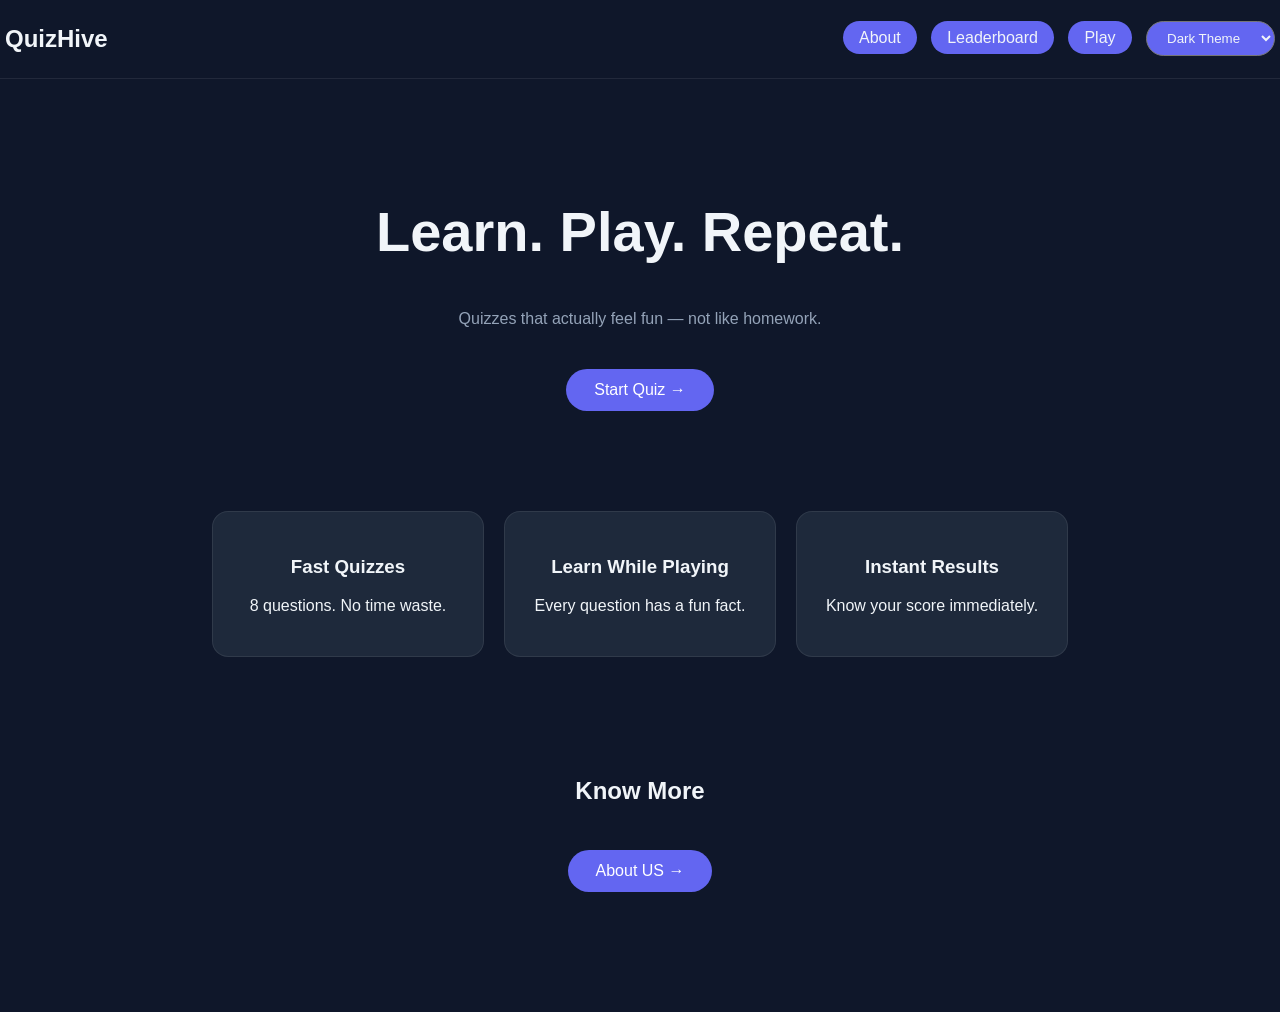
==== index.html @ 3056a83c "NoBrainer;- A fun quick quiz webapp" ====
<!DOCTYPE html>
<html lang="en">
<head>
  <meta charset="UTF-8">
  <title>NoBrainer</title>

  <link href="https://unpkg.com/aos@2.3.4/dist/aos.css" rel="stylesheet">

  <link rel="stylesheet" href="style.css">
</head>

<body>

  <nav class="navbar">
    <h2>QuizHive</h2>
    <div id="center_it">
      <a href="about.html" class="btn-nav">About</a>
      <a href="leaderboard.html" class="btn-nav">Leaderboard</a>
      <a href="categories.html" class="btn-nav">Play</a>
      <select class="btn-nav" onchange="toggleTheme(this.value)">
        <option value="dark" >Dark Theme</option>
        <option value="light" >Light Theme</option>
      </select>
    </div>
  </nav>

  <section class="hero">
    <h1 data-aos="fade-up">
      Learn. Play. Repeat.
    </h1>

    <p data-aos="fade-up" data-aos-delay="100">
      Quizzes that actually feel fun — not like homework.
    </p>

    <a href="categories.html" class="cta" data-aos="zoom-in" data-aos-delay="200">
      Start Quiz →
    </a>
  </section>

  <section class="features">

    <div class="feature" data-aos="fade-up">
      <h3> Fast Quizzes</h3>
      <p>8 questions. No time waste.</p>
    </div>

    <div class="feature" data-aos="fade-up" data-aos-delay="100">
      <h3> Learn While Playing</h3>
      <p>Every question has a fun fact.</p>
    </div>

    <div class="feature" data-aos="fade-up" data-aos-delay="200">
      <h3> Instant Results</h3>
      <p>Know your score immediately.</p>
    </div>

  </section>

  <section class="cta-section" data-aos="fade-up">
    <h2>Know More</h2>
    <a href="about.html" class="cta">About US →</a>
  </section>

  <script src="https://unpkg.com/aos@2.3.4/dist/aos.js"></script>
  <script>
    AOS.init({ duration: 800, once: true });

    function toggleTheme(theme){
      const root = document.documentElement;
      console.log(root)
      if (theme === "light"){
        root.style.setProperty("--text", "#0d1f1a")
        root.style.setProperty("--bg", "#f2f4f0")
        root.style.setProperty("--card", "#e8ece4")
        root.style.setProperty("--border", "#c2ccc0")
        root.style.setProperty("--muted","#4a6358")
      } else {
        root.style.setProperty("--text", "#f1f5f9")
        root.style.setProperty("--bg", " #0f172a")
        root.style.setProperty("--card", "#1e293b")
        root.style.setProperty("--border", "rgba(255,255,255,0.08)")
        root.style.setProperty("--muted","#94a3b8")
      }
    }  

  </script>

</body>
</html>
---- style.css ----
:root {
  --primary: #6366f1;
  --secondary: #8b5cf6;

  --bg: #0f172a;
  --card: #1e293b;

  --text: #f1f5f9;
  --muted: #94a3b8;

  --border: rgba(255,255,255,0.08);
}

body {
  margin: 0;
  font-family: 'Poppins', sans-serif;
  background: var(--bg);
  color: var(--text);
}

.navbar {
  display: flex;
  justify-content: space-between;
  align-items: center;
  padding: 5px 5px;
  border-bottom: 1px solid var(--border);
}

.navbar a {
  margin-left: 10px;
  text-decoration: none;
  color: var(--text);
}

.navbar select {
  margin-left: 10px;
  text-decoration: none;
  color: var(--text);
}

.btn-nav {
  background: var(--primary);
  padding: 8px 16px;
  border-radius: 20px;
}

.hero {
  text-align: center;
  margin-top: 120px;
}

.hero h1 {
  font-size: clamp(32px, 6vw, 56px);
  font-weight: 800;
}

.hero p {
  margin-top: 15px;
  color: var(--muted);
}

.cta {
  display: inline-block;
  margin-top: 25px;
  padding: 12px 28px;
  background: var(--primary);
  color: white;
  border-radius: 25px;
  text-decoration: none;
  transition: 0.3s;
}

.cta:hover {
  background: var(--secondary);
  transform: scale(1.05);
}

.features {
  display: flex;
  justify-content: center;
  gap: 20px;
  margin-top: 100px;
  flex-wrap: wrap;
}

.feature {
  background: var(--card);
  padding: 25px;
  border-radius: 16px;
  width: 220px;
  text-align: center;
  border: 1px solid var(--border);
  transition: 0.3s;
}

.feature:hover {
  transform: translateY(-10px);
}

.cta-section {
  text-align: center;
  margin: 120px 0;
}
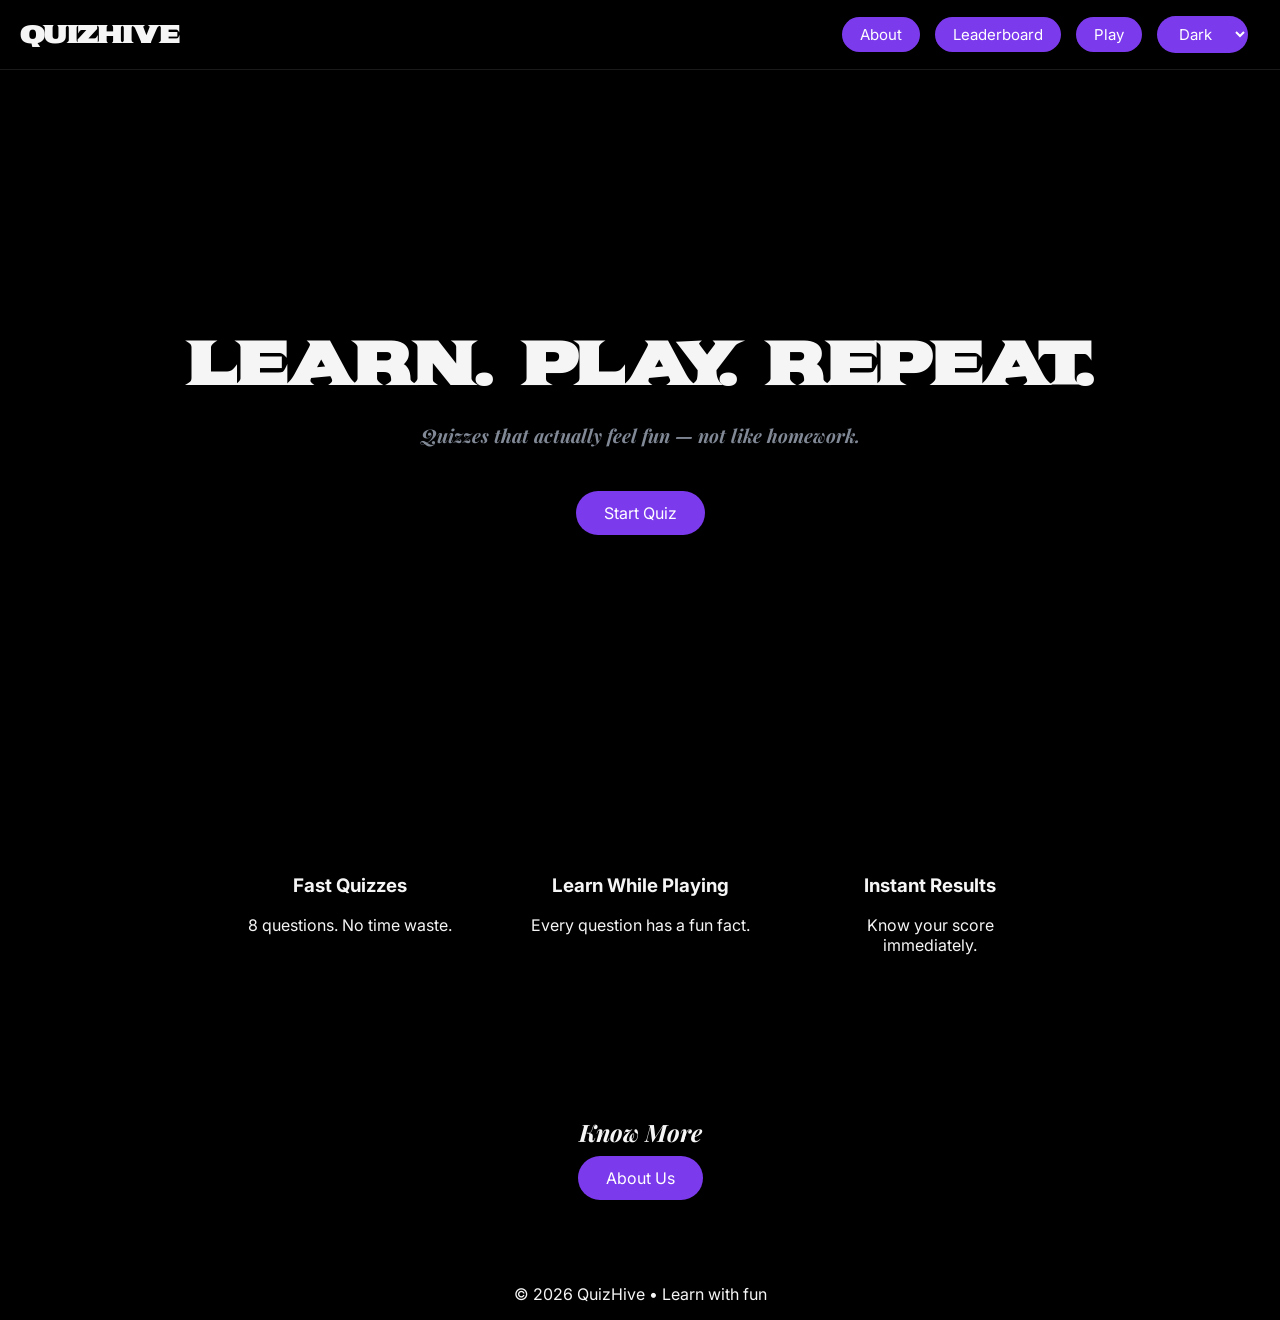
==== commit c5f63729: "New Change" ====
--- a/index.html
+++ b/index.html
@@ -2,89 +2,95 @@
 <html lang="en">
 <head>
   <meta charset="UTF-8">
-  <title>NoBrainer</title>
+  <meta name="viewport" content="width=device-width, initial-scale=1.0">
+  <title>QuizHive</title>
 
-  <link href="https://unpkg.com/aos@2.3.4/dist/aos.css" rel="stylesheet">
+
+  <link rel="preconnect" href="https://fonts.googleapis.com">
+  <link rel="preconnect" href="https://fonts.gstatic.com" crossorigin>
+
+  <link href="https://fonts.googleapis.com/css2?family=Sekuya&display=swap" rel="stylesheet">
+  <link href="https://fonts.googleapis.com/css2?family=Playfair+Display:wght@400;700&display=swap" rel="stylesheet">
+  <link href="https://fonts.googleapis.com/css2?family=Inter:wght@300;400;600&display=swap" rel="stylesheet">
 
   <link rel="stylesheet" href="style.css">
 </head>
 
 <body>
 
+  <video autoplay muted loop playsinline class="bg-video">
+    <source src="/project_img/video1.mp4" type="video/mp4">
+  </video>
+
+  <div class="overlay"></div>
+
+  <div class="page">
   <nav class="navbar">
-    <h2>QuizHive</h2>
-    <div id="center_it">
-      <a href="about.html" class="btn-nav">About</a>
-      <a href="leaderboard.html" class="btn-nav">Leaderboard</a>
-      <a href="categories.html" class="btn-nav">Play</a>
-      <select class="btn-nav" onchange="toggleTheme(this.value)">
-        <option value="dark" >Dark Theme</option>
-        <option value="light" >Light Theme</option>
+    <h2 class="logo">QuizHive</h2>
+
+    <div class="nav-links">
+      <a href="about.html">About</a>
+      <a href="leaderboard.html">Leaderboard</a>
+      <a href="categories.html">Play</a>
+
+      <select id="themeToggle" >
+        <option value="dark">Dark</option>
+        <option value="light">Light</option>
       </select>
+      
     </div>
   </nav>
 
-  <section class="hero">
-    <h1 data-aos="fade-up">
-      Learn. Play. Repeat.
-    </h1>
 
-    <p data-aos="fade-up" data-aos-delay="100">
-      Quizzes that actually feel fun — not like homework.
-    </p>
+  <section class="main">
+    <h1>Learn. Play. Repeat.</h1>
+    <h3><i>Quizzes that actually feel fun — not like homework.</i></h3>
 
-    <a href="categories.html" class="cta" data-aos="zoom-in" data-aos-delay="200">
-      Start Quiz →
+    <a href="categories.html" class="cta">
+      Start Quiz 
     </a>
   </section>
 
   <section class="features">
-
-    <div class="feature" data-aos="fade-up">
-      <h3> Fast Quizzes</h3>
+  
+  <div class="card ">
+    <div class="content">
+      <h3>Fast Quizzes</h3>
       <p>8 questions. No time waste.</p>
     </div>
+  </div>
 
-    <div class="feature" data-aos="fade-up" data-aos-delay="100">
-      <h3> Learn While Playing</h3>
+  <div class="card ">
+    <div class="content">
+      <h3>Learn While Playing</h3>
       <p>Every question has a fun fact.</p>
     </div>
+  </div>
 
-    <div class="feature" data-aos="fade-up" data-aos-delay="200">
-      <h3> Instant Results</h3>
+  <div class="card ">
+    <div class="content">
+      <h3>Instant Results</h3>
       <p>Know your score immediately.</p>
     </div>
+  </div>
 
   </section>
 
-  <section class="cta-section" data-aos="fade-up">
-    <h2>Know More</h2>
-    <a href="about.html" class="cta">About US →</a>
+  <section class="cta-section">
+    <h2><i>Know More</i></h2>
+    <a href="about.html" class="cta">About Us </a>
   </section>
 
-  <script src="https://unpkg.com/aos@2.3.4/dist/aos.js"></script>
+
+  <footer class="footer">
+    <p>© 2026 QuizHive • Learn with fun </p>
+  </footer>
+
+  </div>
+
   <script>
-    AOS.init({ duration: 800, once: true });
-
-    function toggleTheme(theme){
-      const root = document.documentElement;
-      console.log(root)
-      if (theme === "light"){
-        root.style.setProperty("--text", "#0d1f1a")
-        root.style.setProperty("--bg", "#f2f4f0")
-        root.style.setProperty("--card", "#e8ece4")
-        root.style.setProperty("--border", "#c2ccc0")
-        root.style.setProperty("--muted","#4a6358")
-      } else {
-        root.style.setProperty("--text", "#f1f5f9")
-        root.style.setProperty("--bg", " #0f172a")
-        root.style.setProperty("--card", "#1e293b")
-        root.style.setProperty("--border", "rgba(255,255,255,0.08)")
-        root.style.setProperty("--muted","#94a3b8")
-      }
-    }  
 
   </script>
 
 </body>
-</html>+</html>
--- a/style.css
+++ b/style.css
@@ -1,66 +1,125 @@
 :root {
-  --primary: #6366f1;
-  --secondary: #8b5cf6;
+--primary: #7c3aed;
+--secondary: #a78bfa;
 
-  --bg: #0f172a;
-  --card: #1e293b;
+--bg: #000000;
+--card: rgba(255,255,255,0.05);
 
-  --text: #f1f5f9;
-  --muted: #94a3b8;
+--text: #f5f5f5;
+--muted: #818996;
 
-  --border: rgba(255,255,255,0.08);
+--border: rgba(255,255,255,0.1);
 }
+
 
 body {
   margin: 0;
-  font-family: 'Poppins', sans-serif;
+  font-family: 'Inter';
+  color: var(--text);
   background: var(--bg);
-  color: var(--text);
+}
+
+.bg-video {
+  position: fixed;
+  top: 0;
+  left: 0;
+  width: 100%;
+  height: 100%;
+  object-fit: cover;
+  z-index: -2;
+  filter: contrast(1.1) brightness(0.95);
+}
+
+.overlay {
+  position: fixed;
+  inset: 0;
+  background: rgba(0,0,0,0.6);
+  z-index: -1;
+}
+
+.page {
+  position: relative;
+  z-index: 2;
 }
 
 .navbar {
+  position: sticky;
+  top: 0px;
   display: flex;
   justify-content: space-between;
   align-items: center;
-  padding: 5px 5px;
   border-bottom: 1px solid var(--border);
+
+  padding: 10px 20px;
+
+  background: rgba(0,0,0,0.4);
+  backdrop-filter: blur(10px);
 }
 
-.navbar a {
-  margin-left: 10px;
-  text-decoration: none;
-  color: var(--text);
+.logo {
+  font-family: "Sekuya";
+  font-size: 24px;
+  margin: 0px;
 }
 
-.navbar select {
-  margin-left: 10px;
-  text-decoration: none;
-  color: var(--text);
-}
-
-.btn-nav {
-  background: var(--primary);
-  padding: 8px 16px;
+.nav-links {
+  display: flex;
+  column-gap: 15px;
+  align-items: center;
+  padding: 6px 12px;
   border-radius: 20px;
 }
 
-.hero {
-  text-align: center;
-  margin-top: 120px;
+.nav-links a, 
+.nav-links select {
+  display: inline-flex;
+  align-items: center;
+  justify-content: center;
+  
+  text-decoration: none;
+  background: var(--primary);
+  color: #ffffff; 
+  font-size: 15px;
+  font-family: 'Inter', sans-serif;
+  
+  padding: 8px 18px;
+  border-radius: 25px;
+  
+  border: none;
+  outline: none;
+  transition: 0.3s ease;
 }
 
-.hero h1 {
-  font-size: clamp(32px, 6vw, 56px);
-  font-weight: 800;
+.nav-links a:hover, 
+.nav-links select:hover {
+  background: var(--secondary);
+  transform: translateY(-3px); 
 }
 
-.hero p {
-  margin-top: 15px;
+.main {
+  height: 80vh;
+  display: flex;
+  flex-direction: column;
+  justify-content: center;
+  align-items: center;
+
+  text-align: center;
+  padding: 0 20px;
+}
+
+.main h1 {
+  font-family: "Sekuya";
+  font-size: clamp(32px, 6vw, 60px);
+  margin: 0;
+}
+
+.main h3 {
+  font-family: "Playfair Display";
+  margin-top: 20px;
   color: var(--muted);
 }
 
 .cta {
-  display: inline-block;
   margin-top: 25px;
   padding: 12px 28px;
   background: var(--primary);
@@ -72,32 +131,57 @@
 
 .cta:hover {
   background: var(--secondary);
-  transform: scale(1.05);
+  transform: scale(1.1);
 }
 
 .features {
   display: flex;
   justify-content: center;
   gap: 20px;
-  margin-top: 100px;
   flex-wrap: wrap;
+
+  padding: 40px 20px;
 }
 
-.feature {
-  background: var(--card);
+.card {
+  position: relative;
+  z-index: 0;
+  border-radius: 16px;
   padding: 25px;
-  border-radius: 16px;
   width: 220px;
   text-align: center;
-  border: 1px solid var(--border);
-  transition: 0.3s;
+  backdrop-filter: blur(8px);
+  transition: transform 0.3s;
+  overflow: hidden;
 }
 
-.feature:hover {
+.card:hover {
+  transform: translateY(-10px);
+}
+
+.card:hover {
   transform: translateY(-10px);
 }
 
 .cta-section {
   text-align: center;
-  margin: 120px 0;
+  margin: 80px 0;
 }
+
+.cta-section h2 {
+  font-family: "Playfair Display";
+}
+
+.bg-video {
+  animation: zoom 20s ease-in-out infinite alternate;
+}
+
+.footer {
+  display: flex;
+  justify-content: center;
+}
+
+@keyframes zoom {
+  from { transform: scale(1); }
+  to { transform: scale(1.1); }
+}
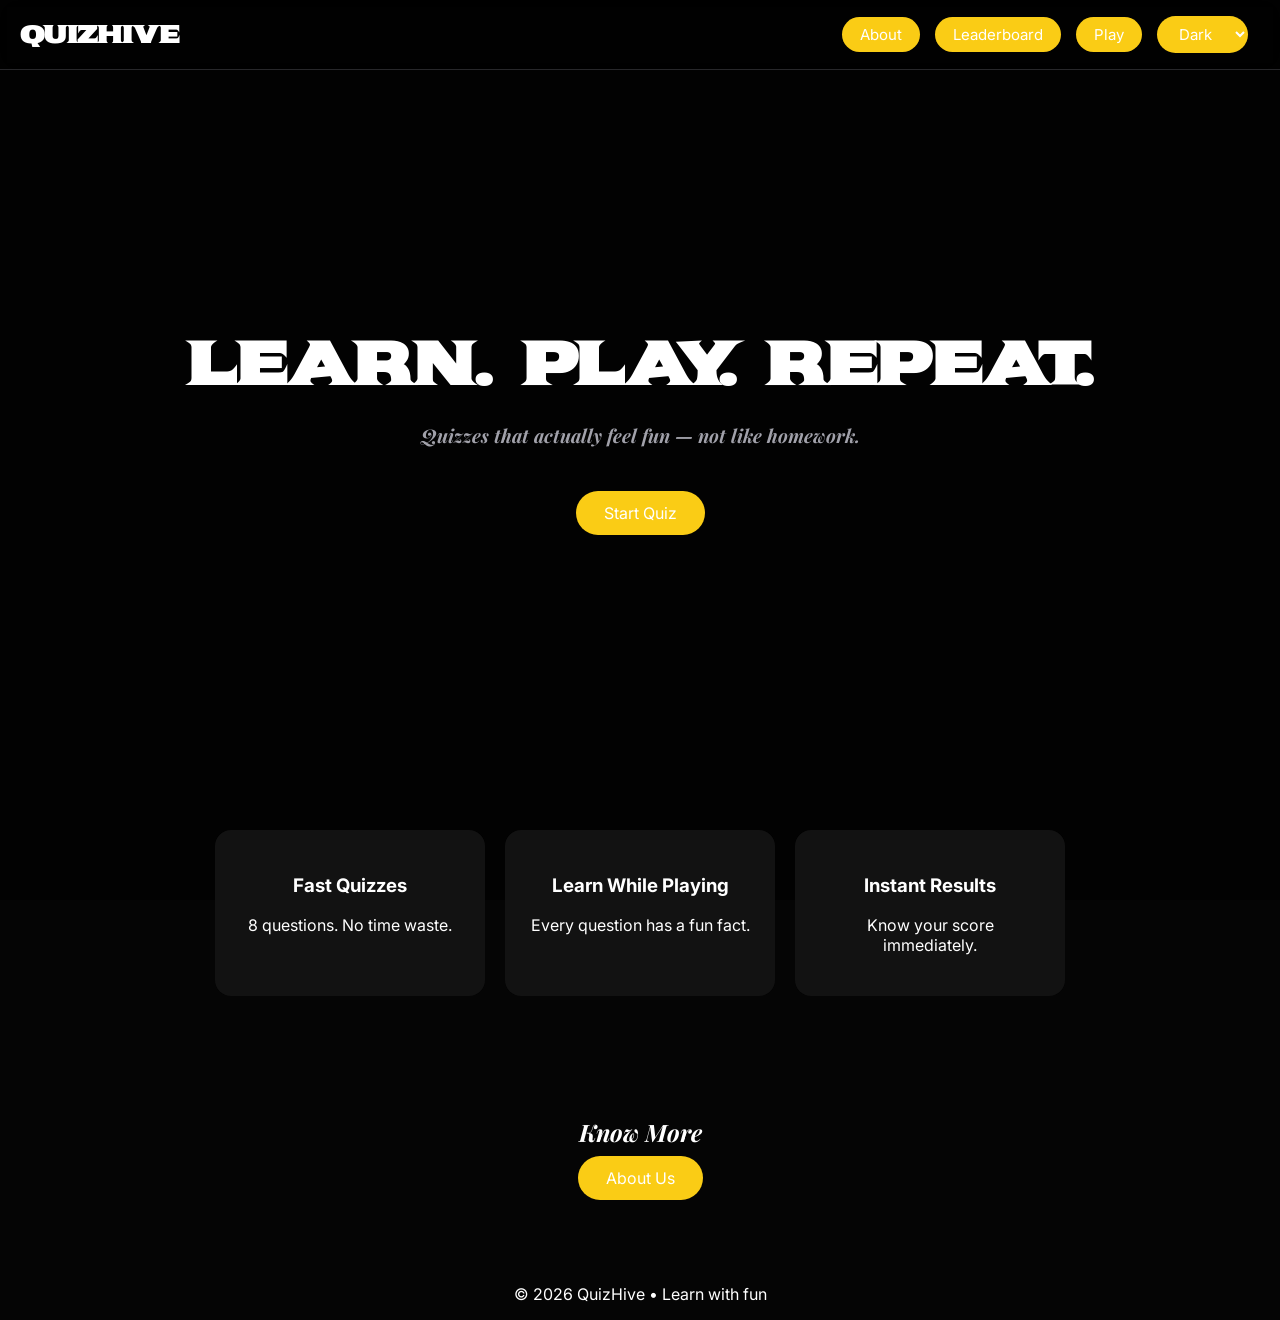
==== commit fa4d9a85: "Add files via upload" ====
--- a/index.html
+++ b/index.html
@@ -1,96 +1,97 @@
-<!DOCTYPE html>
-<html lang="en">
-<head>
-  <meta charset="UTF-8">
-  <meta name="viewport" content="width=device-width, initial-scale=1.0">
-  <title>QuizHive</title>
-
-
-  <link rel="preconnect" href="https://fonts.googleapis.com">
-  <link rel="preconnect" href="https://fonts.gstatic.com" crossorigin>
-
-  <link href="https://fonts.googleapis.com/css2?family=Sekuya&display=swap" rel="stylesheet">
-  <link href="https://fonts.googleapis.com/css2?family=Playfair+Display:wght@400;700&display=swap" rel="stylesheet">
-  <link href="https://fonts.googleapis.com/css2?family=Inter:wght@300;400;600&display=swap" rel="stylesheet">
-
-  <link rel="stylesheet" href="style.css">
-</head>
-
-<body>
-
-  <video autoplay muted loop playsinline class="bg-video">
-    <source src="/project_img/video1.mp4" type="video/mp4">
-  </video>
-
-  <div class="overlay"></div>
-
-  <div class="page">
-  <nav class="navbar">
-    <h2 class="logo">QuizHive</h2>
-
-    <div class="nav-links">
-      <a href="about.html">About</a>
-      <a href="leaderboard.html">Leaderboard</a>
-      <a href="categories.html">Play</a>
-
-      <select id="themeToggle" >
-        <option value="dark">Dark</option>
-        <option value="light">Light</option>
-      </select>
-      
-    </div>
-  </nav>
-
-
-  <section class="main">
-    <h1>Learn. Play. Repeat.</h1>
-    <h3><i>Quizzes that actually feel fun — not like homework.</i></h3>
-
-    <a href="categories.html" class="cta">
-      Start Quiz 
-    </a>
-  </section>
-
-  <section class="features">
-  
-  <div class="card ">
-    <div class="content">
-      <h3>Fast Quizzes</h3>
-      <p>8 questions. No time waste.</p>
-    </div>
-  </div>
-
-  <div class="card ">
-    <div class="content">
-      <h3>Learn While Playing</h3>
-      <p>Every question has a fun fact.</p>
-    </div>
-  </div>
-
-  <div class="card ">
-    <div class="content">
-      <h3>Instant Results</h3>
-      <p>Know your score immediately.</p>
-    </div>
-  </div>
-
-  </section>
-
-  <section class="cta-section">
-    <h2><i>Know More</i></h2>
-    <a href="about.html" class="cta">About Us </a>
-  </section>
-
-
-  <footer class="footer">
-    <p>© 2026 QuizHive • Learn with fun </p>
-  </footer>
-
-  </div>
-
-  <script>
-
-  </script>
-
-</body>
-</html>
+<!DOCTYPE html>
+<html lang="en">
+<head>
+  <meta charset="UTF-8">
+  <meta name="viewport" content="width=device-width, initial-scale=1.0">
+  <title>QuizHive</title>
+
+
+  <link rel="preconnect" href="https://fonts.googleapis.com">
+  <link rel="preconnect" href="https://fonts.gstatic.com" crossorigin>
+
+  <link href="https://fonts.googleapis.com/css2?family=Sekuya&display=swap" rel="stylesheet">
+  <link href="https://fonts.googleapis.com/css2?family=Playfair+Display:wght@400;700&display=swap" rel="stylesheet">
+  <link href="https://fonts.googleapis.com/css2?family=Inter:wght@300;400;600&display=swap" rel="stylesheet">
+
+  <link rel="stylesheet" href="style.css">
+</head>
+
+<body>
+<script src="js/auth.js"></script>
+  <video autoplay muted loop playsinline class="bg-video dark-video">
+    <source src="/project_img/dark-bg.mp4" type="video/mp4">
+  </video>
+
+  <video autoplay muted loop playsinline class="bg-video light-video">
+    <source src="/project_img/light-bg.mp4" type="video/mp4">
+  </video>
+
+  <div class="overlay"></div>
+
+  <div class="page">
+  <nav class="navbar">
+    <h2 class="logo">QuizHive</h2>
+
+    <div class="nav-links">
+      <a href="about.html">About</a>
+      <a href="leaderboard.html">Leaderboard</a>
+      <a href="categories.html">Play</a>
+
+      <select id="themeToggle" onchange="themeToggle(this.value)">
+        <option value="dark">Dark</option>
+        <option value="light">Light</option>
+      </select>
+      
+    </div>
+  </nav>
+
+  <section class="main">
+    <h1>Learn. Play. Repeat.</h1>
+    <h3><i>Quizzes that actually feel fun — not like homework.</i></h3>
+
+    <a href="categories.html" class="cta">
+      Start Quiz 
+    </a>
+  </section>
+
+  <section class="features">
+  
+  <div class="card ">
+    <div class="content">
+      <h3>Fast Quizzes</h3>
+      <p>8 questions. No time waste.</p>
+    </div>
+  </div>
+
+  <div class="card ">
+    <div class="content">
+      <h3>Learn While Playing</h3>
+      <p>Every question has a fun fact.</p>
+    </div>
+  </div>
+
+  <div class="card ">
+    <div class="content">
+      <h3>Instant Results</h3>
+      <p>Know your score immediately.</p>
+    </div>
+  </div>
+
+  </section>
+
+  <section class="cta-section">
+    <h2><i>Know More</i></h2>
+    <a href="about.html" class="cta">About Us </a>
+  </section>
+
+
+  <footer class="footer">
+    <p>© 2026 QuizHive • Learn with fun </p>
+  </footer>
+
+  </div>
+
+  <script src="index.js"></script>
+
+</body>
+</html>
--- a/style.css
+++ b/style.css
@@ -1,22 +1,65 @@
 :root {
---primary: #7c3aed;
---secondary: #a78bfa;
-
---bg: #000000;
---card: rgba(255,255,255,0.05);
-
---text: #f5f5f5;
---muted: #818996;
-
---border: rgba(255,255,255,0.1);
-}
-
+  --bg: #050505;
+  --card: #121212;
+  
+  
+  --primary: #facc15; 
+  --secondary: #eab308;
+  
+  --text: #ffffff;
+  --muted: #a1a1aa;
+  
+  --border: #27272a;
+  --nav-bg: rgba(0, 0, 0, 0.9);
+}
+
+body.light {
+  --bg: #f8fafc;
+  --card: #ffffff;
+
+  --primary: #2563eb; 
+  --secondary: #1d4ed8;
+  
+  --text: #0f172a;
+  --muted: #64748b;
+  
+  --border: #e2e8f0;
+  --nav-bg: rgba(255, 255, 255, 0.9);
+}
 
 body {
   margin: 0;
-  font-family: 'Inter';
+  font-family: 'Inter', sans-serif;
+  background-color: var(--bg);
   color: var(--text);
-  background: var(--bg);
+  transition: background 0.3s ease, color 0.3s ease;
+}
+body.light .dark-video {
+  display: none;
+}
+
+body.light .light-video {
+  display: block;
+}
+
+body.light .overlay {
+  background: rgba(255,255,255,0.5);
+}
+
+body.light .navbar {
+  background: rgba(255,255,255,0.6);
+}
+
+body.light .card {
+  background: var(--card);
+}
+
+.dark-video {
+  display: block;
+}
+
+.light-video {
+  display: none;
 }
 
 .bg-video {
@@ -132,6 +175,7 @@
 .cta:hover {
   background: var(--secondary);
   transform: scale(1.1);
+  box-shadow: 0 0 20px rgba(124, 58, 237, 0.45);
 }
 
 .features {
@@ -153,10 +197,7 @@
   backdrop-filter: blur(8px);
   transition: transform 0.3s;
   overflow: hidden;
-}
-
-.card:hover {
-  transform: translateY(-10px);
+  background: var(--card);
 }
 
 .card:hover {
@@ -181,7 +222,9 @@
   justify-content: center;
 }
 
+.nav-links a, .nav-links select, .cta, .card { cursor: pointer; }
+
 @keyframes zoom {
   from { transform: scale(1); }
-  to { transform: scale(1.1); }
-}
+  to { transform: scale(1.2); }
+}
